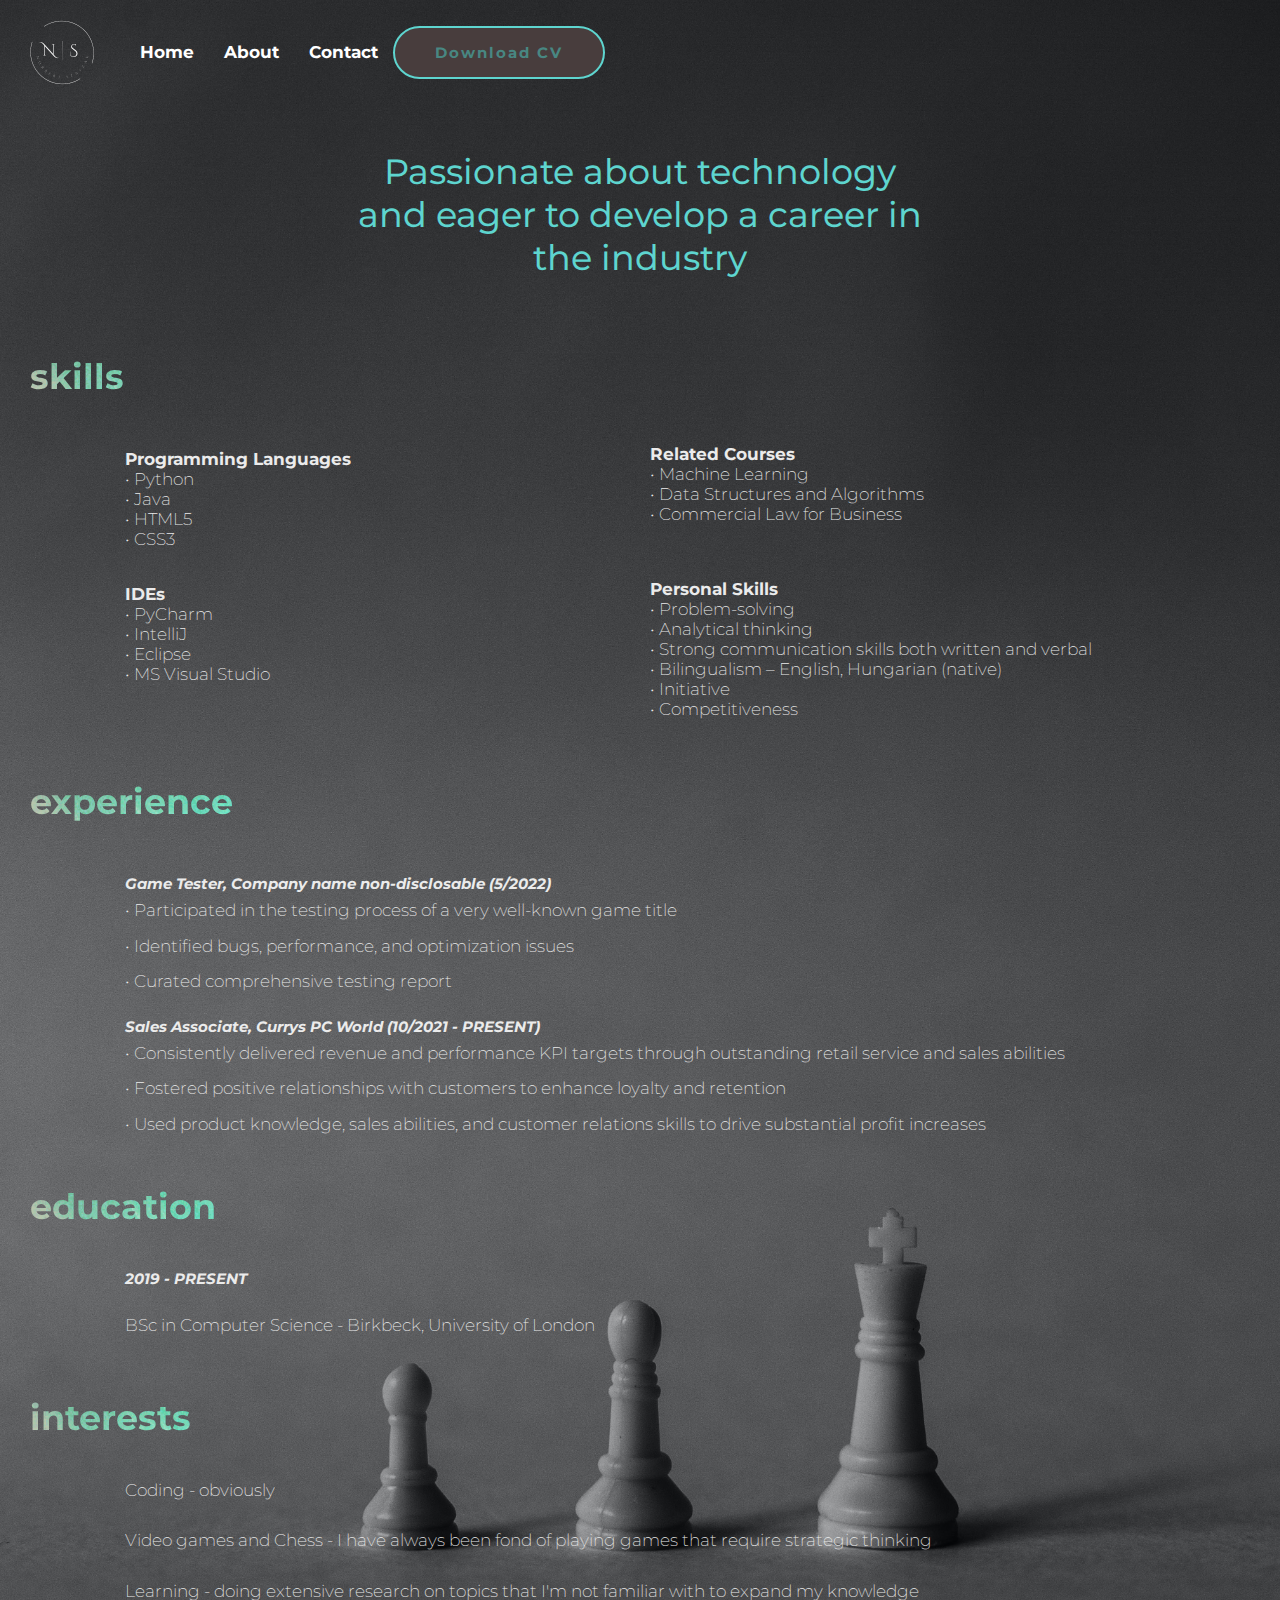
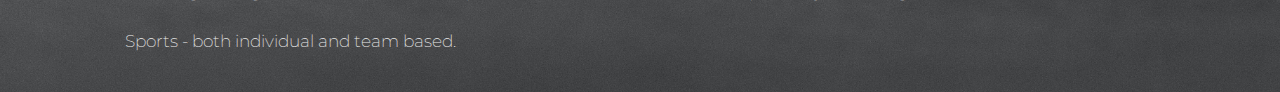
==== about.html @ 2b1104d8 "added new files" ====
<!DOCTYPE html>
<html>
	<head>
		<meta name="viewport" content="width=device-width, initial-scale=1">
		<title>About</title>
		<link rel="stylesheet" href="styles.css">
	</head>
	<body>
		<body id="page2">
	<div class="wrapper">
        <nav>
			<ul class="nav">
				<img src="logogood.png" class="logo">
				<li><a href="index.html">Home</a></li>
				<li><a href="about.html">About</a></li>
				<li><a href="contact.html">Contact</a></li>
				<a href="https://drive.google.com/file/d/1mhHfYUWKs5F6cIbW2W2apO6J0x5wXPAV/view?usp=sharing" target="_blank" class="btn">Download CV</a>
			</ul>
        </nav>
		<div class="wallpaper">
	    <div class="content">
			<div class="about">
            	
            		<p>
					Passionate about technology and eager to develop a career in the industry </p>
			</div>
			<div class="skills">
					<h2>skills</h2>
				<div class="languages">
					<h4>Programming Languages</h4>
						<p>• Python</p>
						<p>• Java</p>
						<p>• HTML5</p>
						<p>• CSS3</p>
				</div>
				<div class="ides">
					<h4>IDEs</h4>
						<p>• PyCharm</p>
						<p>• IntelliJ</p>
						<p>• Eclipse</p>
						<p>• MS Visual Studio</p>
				</div>
				<div class="courses">
					<h4>Related Courses</h4>
						<p>• Machine Learning</p>
						<p>• Data Structures and Algorithms</p>
						<p>• Commercial Law for Business</p>
				</div>
				<div class="personal">
					<h4>Personal Skills</h4>
					<p>• Problem-solving</p>
					<p>• Analytical thinking</p>
					<p>• Strong communication skills both
					written and verbal</p>
					<p>• Bilingualism – English, Hungarian (native)</p>
					<p>• Initiative</p>
 					<p>• Competitiveness</p>
				</div>	
						
					</div>
					<div class="experience">
						<h2>experience</h2>
							<h3>
							Game Tester, Company name non-disclosable (5/2022)
							</h3>
						
							<p>• Participated in the testing process of a very well-known game title</p>
							<p>• Identified bugs, performance, and optimization issues</p>
							<p>• Curated comprehensive testing report</p>
		
							<h3>
							Sales Associate, Currys PC World (10/2021 - PRESENT)
							</h3>
							<p>
							• Consistently delivered revenue and performance KPI targets through outstanding retail
							service and sales abilities
							</p>
							<p>
							• Fostered positive relationships with customers to enhance loyalty and retention
							</p>
							<p>
							• Used product knowledge, sales abilities, and customer relations skills to drive substantial
							profit increases
							</p>
					</div>
			<div class="education">
				<h2>education</h2>
					<h3>2019 - PRESENT</h3>
						<p>BSc in Computer Science - Birkbeck, University of London</p>
				</div>	
			
				<div class="interests">
				<h2>interests</h2>
				<p>Coding - obviously</p>
				<p>Video games and Chess - I have always been fond of playing games that require strategic thinking</p>
				<p>Learning - doing extensive research on topics that I'm not familiar with to expand my knowledge</p>
				<p>Sports - both individual and team based.</p>
				</div>
		</div>	
        </div>
	</div>	
</div>
		</body id="page2">
	</body>
</html>
---- styles.css ----
@import url('https://fonts.googleapis.com/css2?family=Montserrat:wght@100&display=swap');

* {
    margin: 0;
    padding: 0;
    box-sizing: border-box;
    font-family: 'Montserrat', sans-serif;

}
a {
    text-decoration: none;
}
.wrapper {
    margin: 0;
	width: 100%;
    height: 100vh;
}
.nav {

    padding: 25px 100px;
    align-items: center;
	display: flex;
    color: #757575;
    position:absolute; 
    top: 3%; 
    left: -100px; 
    z-index: 9999; 
    width: 100%; 
    height: 50px;
    float: left;
}

nav ul li {
    font-size: 17px;
    display: inline-block;
    list-style: none;
    padding: 5px 15px;

    margin-bottom: 0;
}
nav ul li a:hover { 
   color: rgb(175, 108, 108);
} 
nav ul li a:after{
    content: "";
    position: absolute;
    left: 0;
    width: 0;
    height: 5px;
    transition: .5s;
    
}
nav ul li a:hover:after{
    width: 100%;
}

nav ul li a {
    color: rgb(255, 255, 255); 
    position: relative;

    padding: 7px 0;
}

.logo {
    max-height: 125px;
    display: flex;
    
}
body {
    height: 125vh;
	font-size: 21px;
/*	background-image: url('dark.jpg'); */
	font-weight: bolder;
	background-repeat: no-repeat;
    background-attachment: fixed;
    background-size: cover;

    margin-top: 100px;
    margin-bottom: 100px;

    overflow:hidden;
}

.title {
    
    font-family: "Montserrat";
    text-align: center;
    color: #FFF;
    display: flex;
    flex-direction: column;
    align-items: center;
    justify-content: center;
    height: 100vh;
    letter-spacing: 1px;
    line-height:2
}
  
h1 {
    
    background-image: url(white.gif);
    font-weight: bold;
    background-size: cover;
    color: transparent;
    -moz-background-clip: text;
    -webkit-background-clip: text;
    position: relative;
    top: -250px;
    font-size: 65px;
    margin: 7px 0;
}
  

.white-mode {
    text-decoration: none;
    padding: 7px 10px;
    background-color: #122;
    border-radius: 7px;
    color: #FFF;
    transition: .30s ease-in-out;
    position: absolute;
    left: 10px;
    bottom: 10px;
    font-family: "Montserrat";
}
  
.white-mode:hover {
    background-color: #FFF;
    color: #122;
}

/*-----------------------------------*/
.student {
    
    text-align: center;
    color: rgb(205, 181, 181);
    position: relative;
    top: -500px;
    font-size: 17px;
    margin: 7px 0;   
}

.content h2{
    
    
    color: #FFF;
    font-size: 35px;
    font-weight: 300;
    font-weight: bold;
    line-height: 35px;
    text-transform: inherit;
    width: 50%;
    padding: 30px;
    margin-bottom: 25px;

    background-image: url(blue.gif);
    background-size: cover;
    color: transparent;
    -moz-background-clip: text;
    -webkit-background-clip: text;    
}
.about p {
    
    font-size: 35px;
    font-weight: 450;
    line-height: normal;
    color: #5ed5cf;
    padding-left: 350px;
    padding-right: 350px;
    margin-top: 150px;
    margin-bottom: 50px;
    text-align: center;
}



.languages {
    
    font-size: 17px;
    font-weight: 200;
    line-height: normal;
    color: #ebebeb;
    padding-left: 125px;
    margin-right: 5px;
    margin-top: 10px;
    margin-bottom: 35px;    
}


.ides {

    font-size: 17px;
    font-weight: 200;
    line-height: normal;
    color: #ebebeb;
    padding-left: 125px;
    padding-right: 650px;
    margin-top: 15px;
    margin-bottom: 35px;   
}

.courses {
    font-size: 17px;
    font-weight: 200;
    line-height: normal;
    color: #ebebeb;
    padding-left: 650px;
    margin-top: -275px;
    margin-bottom: 75px;   
}
.personal {
    font-size: 17px;
    font-weight: 200;
    line-height: normal;
    color: #ebebeb;
    
    margin-top: -20px;
    padding-left: 650px;
    margin-bottom: 35px
}


.education h3{
    font-size: 15px;
    font-style: italic;
    font-weight:bold;
    line-height: 3%;
    color: #ebebeb;
    padding-left: 125px;
    margin-bottom: 35px;
}

.education p{
    font-size: 17px;
    font-weight: 200;
    line-height: normal;
    color: #ebebeb;
    padding-left: 125px;
    padding-right: 30px;
    margin-bottom: 35px;
}
.experience h3{
    font-size: 15px;
    font-style: italic;
    font-weight: bold;
    line-height: normal;
    color: #ebebeb;
    padding-left: 125px;
    margin-bottom: 17px;
    margin-top: 15px;
}

.experience p {
    font-size: 17px;
    font-weight: 200;
    line-height:3%;
    color: #ebebeb;
    padding-left: 125px;
    margin-right: 5px;
    margin-top: 10px;
    margin-bottom: 35px;
}

.interests p{
    font-size: 17px;
    font-weight: 200;
    line-height: 3%;
    color: #ebebeb;
    padding-left: 125px;
    padding-right: 30px;
    padding-bottom: 50px;
}

.contact h2{
    color: #FFF;
    font-size: 40px;
    font-weight: bold;
  
    line-height: 35px;
    text-transform: inherit;
   
    padding: 35px;  
    margin-top: 110px;
    background-image: url(blue.gif);
    background-size: cover;
    color: transparent;
    -moz-background-clip: text;
    -webkit-background-clip: text;
    text-align: center;
}

.contact p{
    font-size: 20px;
    font-weight: 400;
    line-height: normal;
    color: #ebebeb;
    padding-left: 400px; 
    margin: 50px;
}

.btn{
    color: #65cec9;
    font-size: 15px;
    letter-spacing: 2px;
    padding: 15px 40px;
    border-radius: 450px;
    display: inline-block;
    font-weight: 500;
    transition: all .3s ease-in-out;
    background-size: 152% 100%;
    background: #483d3d;
    border: 2px solid #5ed5cf;
    color: #488782;
    font-weight: bold;
}

.btn:hover{
    background: transparent;
    border-color: #5ed5cf;
    color: #14171a;
    background-color: #bcb7b7;
    font-weight: bold;
}

/*BACKGROUNDS*/
body#page3 {
    background-image: url(contact.jpg);
}

body#page2 {
    background-image: url("chess.jpg");
    overflow:visible;
}

body#page1 {background-image: url(try.gif);
    width: 100%;
    height: 50%;
    background-position: center;
    background-size: cover;  
}
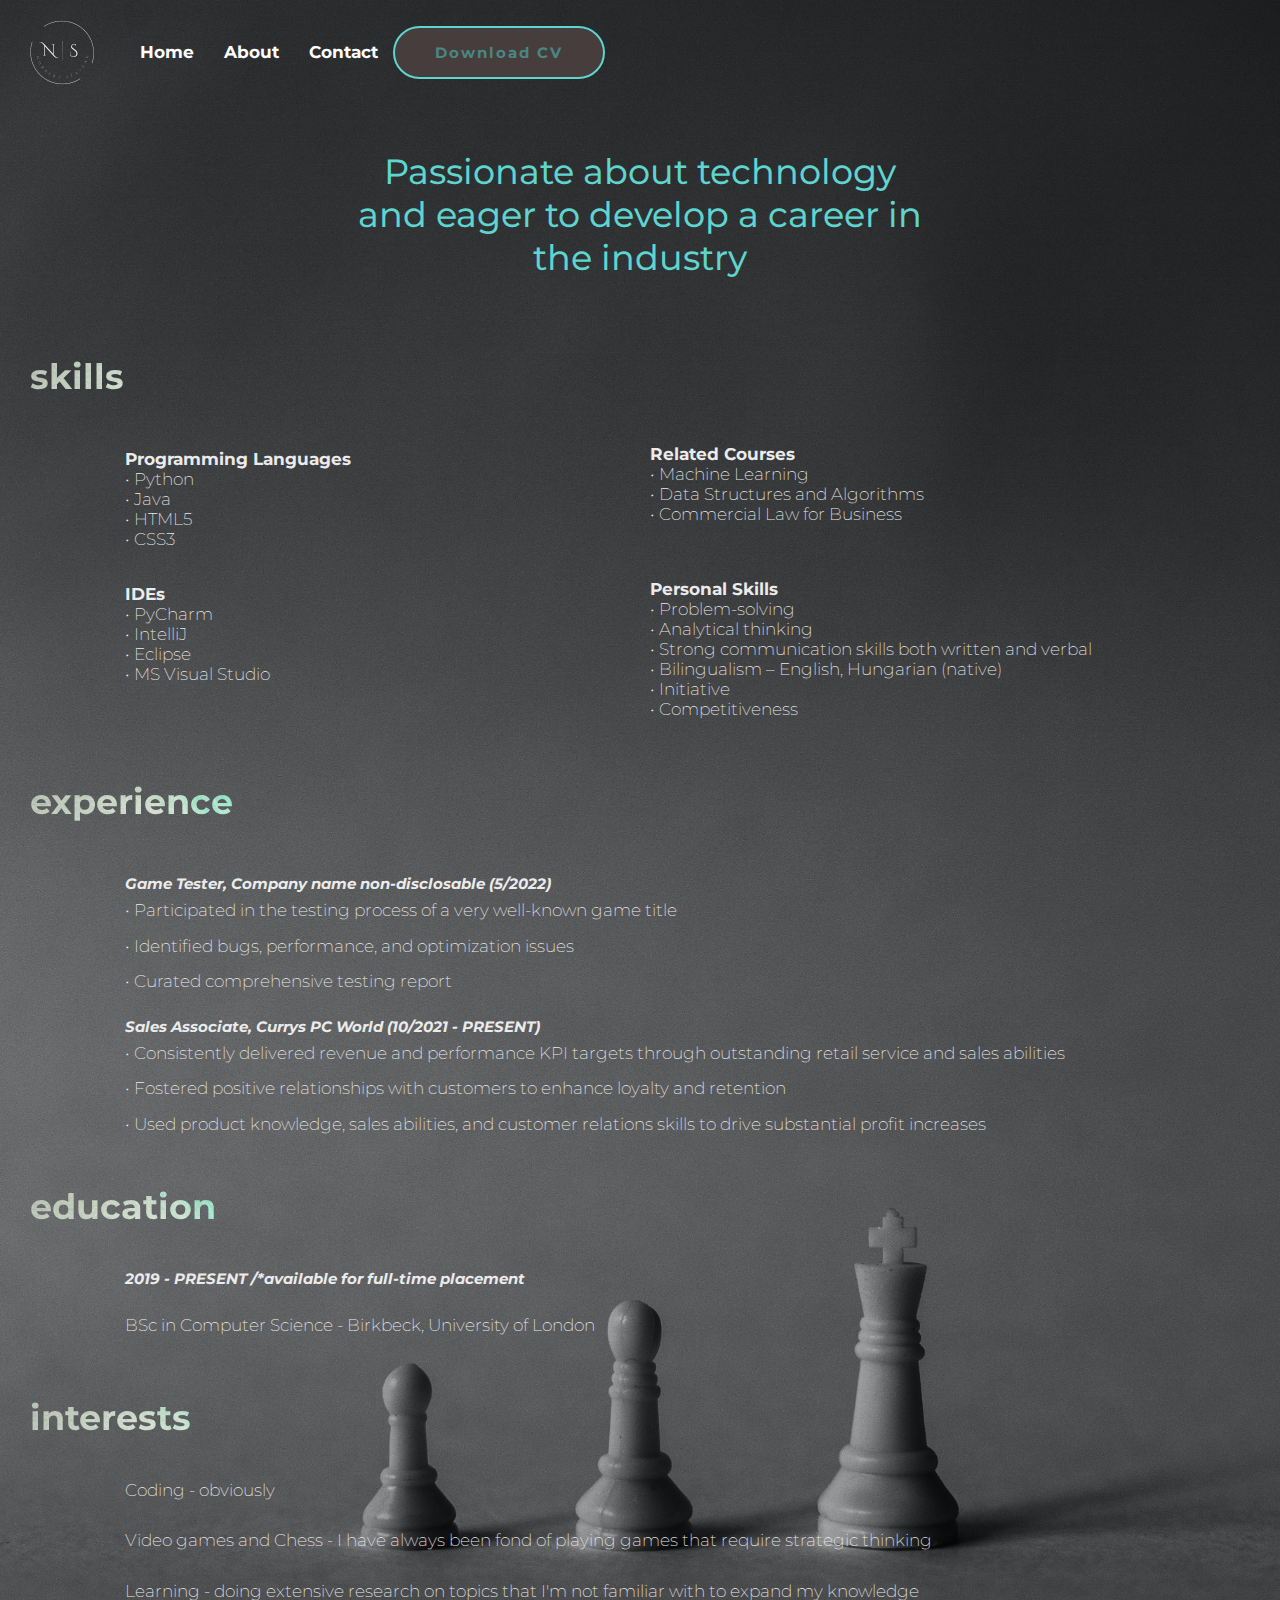
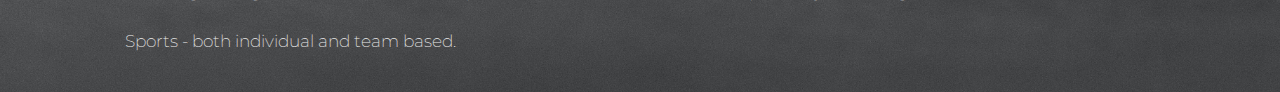
==== commit b07aeb73: "Update about.html" ====
--- a/about.html
+++ b/about.html
@@ -85,7 +85,7 @@
 					</div>
 			<div class="education">
 				<h2>education</h2>
-					<h3>2019 - PRESENT</h3>
+					<h3>2019 - PRESENT /*available for full-time placement</h3>
 						<p>BSc in Computer Science - Birkbeck, University of London</p>
 				</div>	
 			
@@ -102,4 +102,4 @@
 </div>
 		</body id="page2">
 	</body>
-</html>+</html>
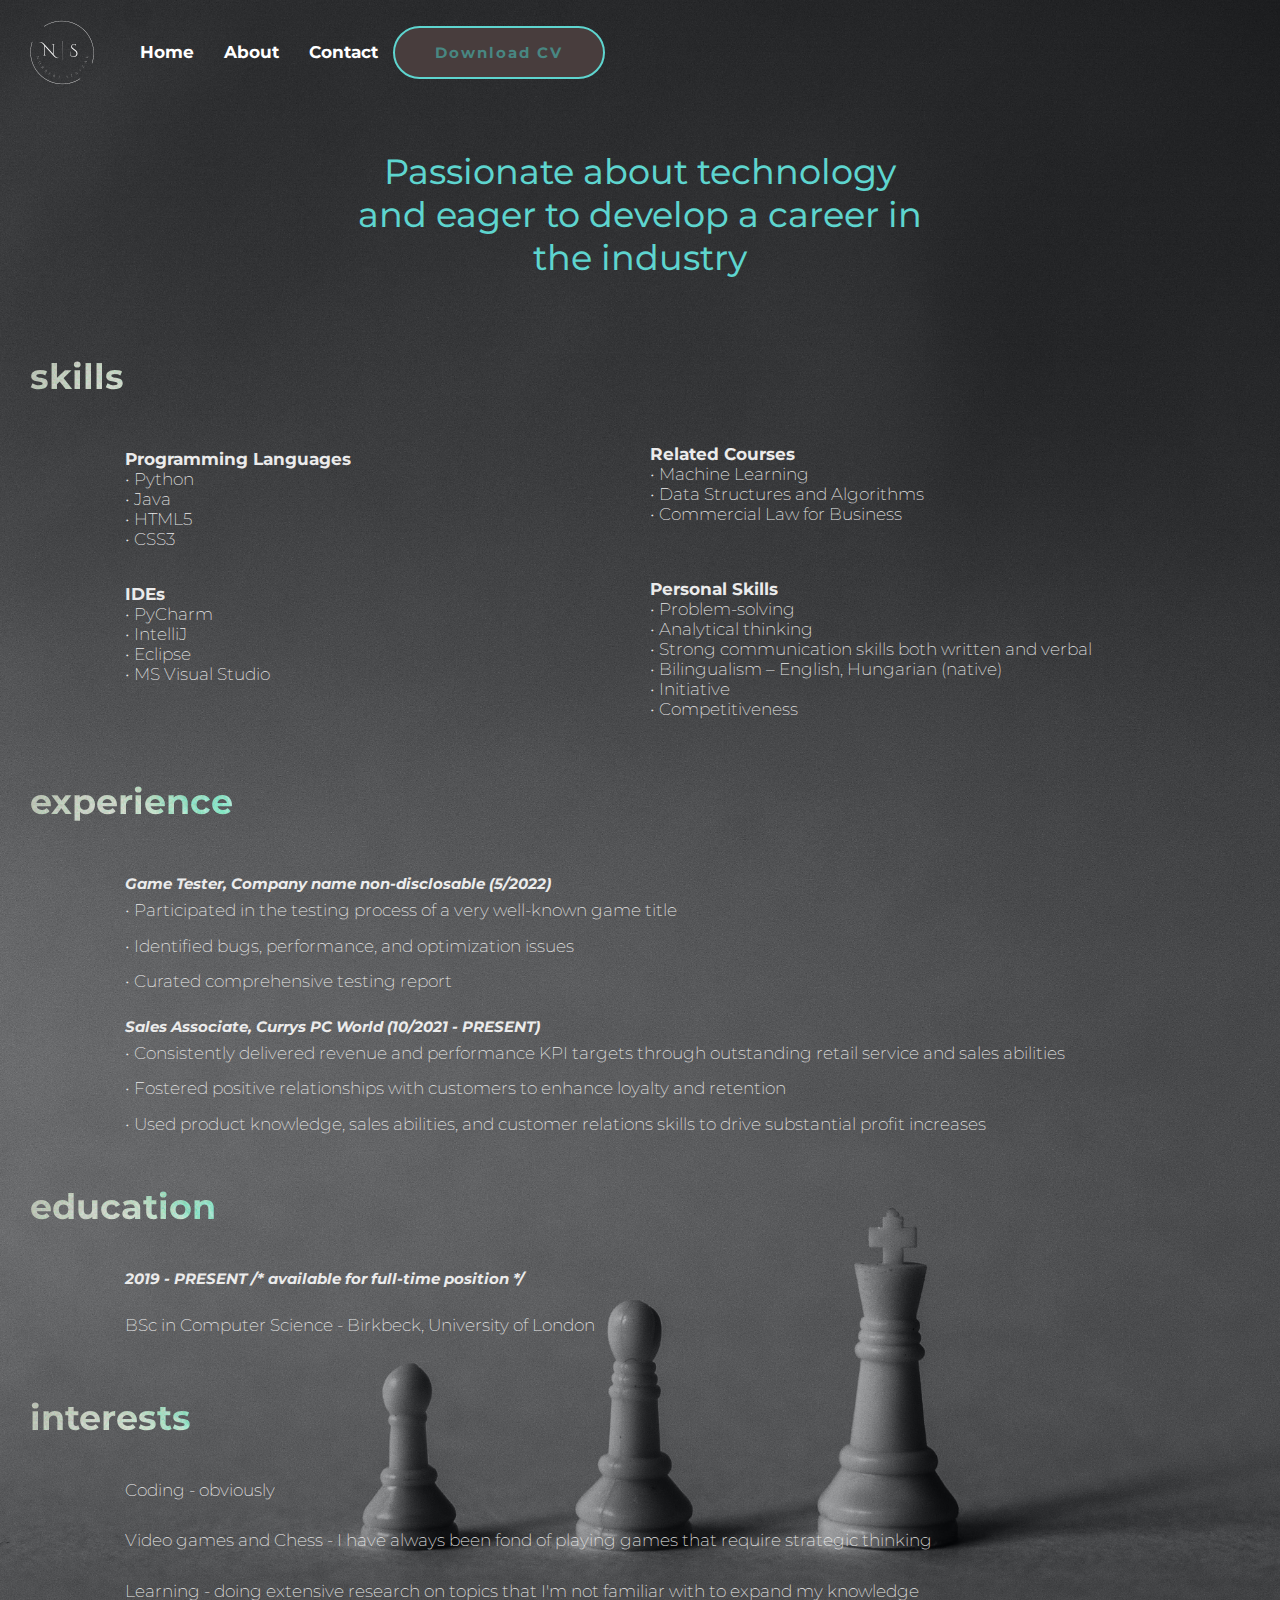
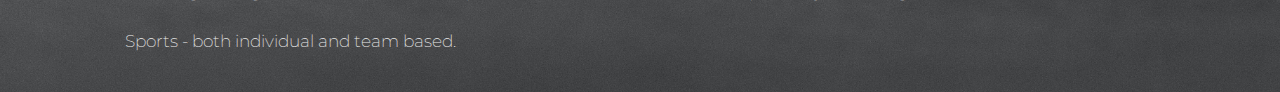
==== commit 540178b4: "Update about.html" ====
--- a/about.html
+++ b/about.html
@@ -85,7 +85,7 @@
 					</div>
 			<div class="education">
 				<h2>education</h2>
-					<h3>2019 - PRESENT /*available for full-time placement</h3>
+					<h3>2019 - PRESENT /* available for full-time position */</h3>
 						<p>BSc in Computer Science - Birkbeck, University of London</p>
 				</div>	
 			
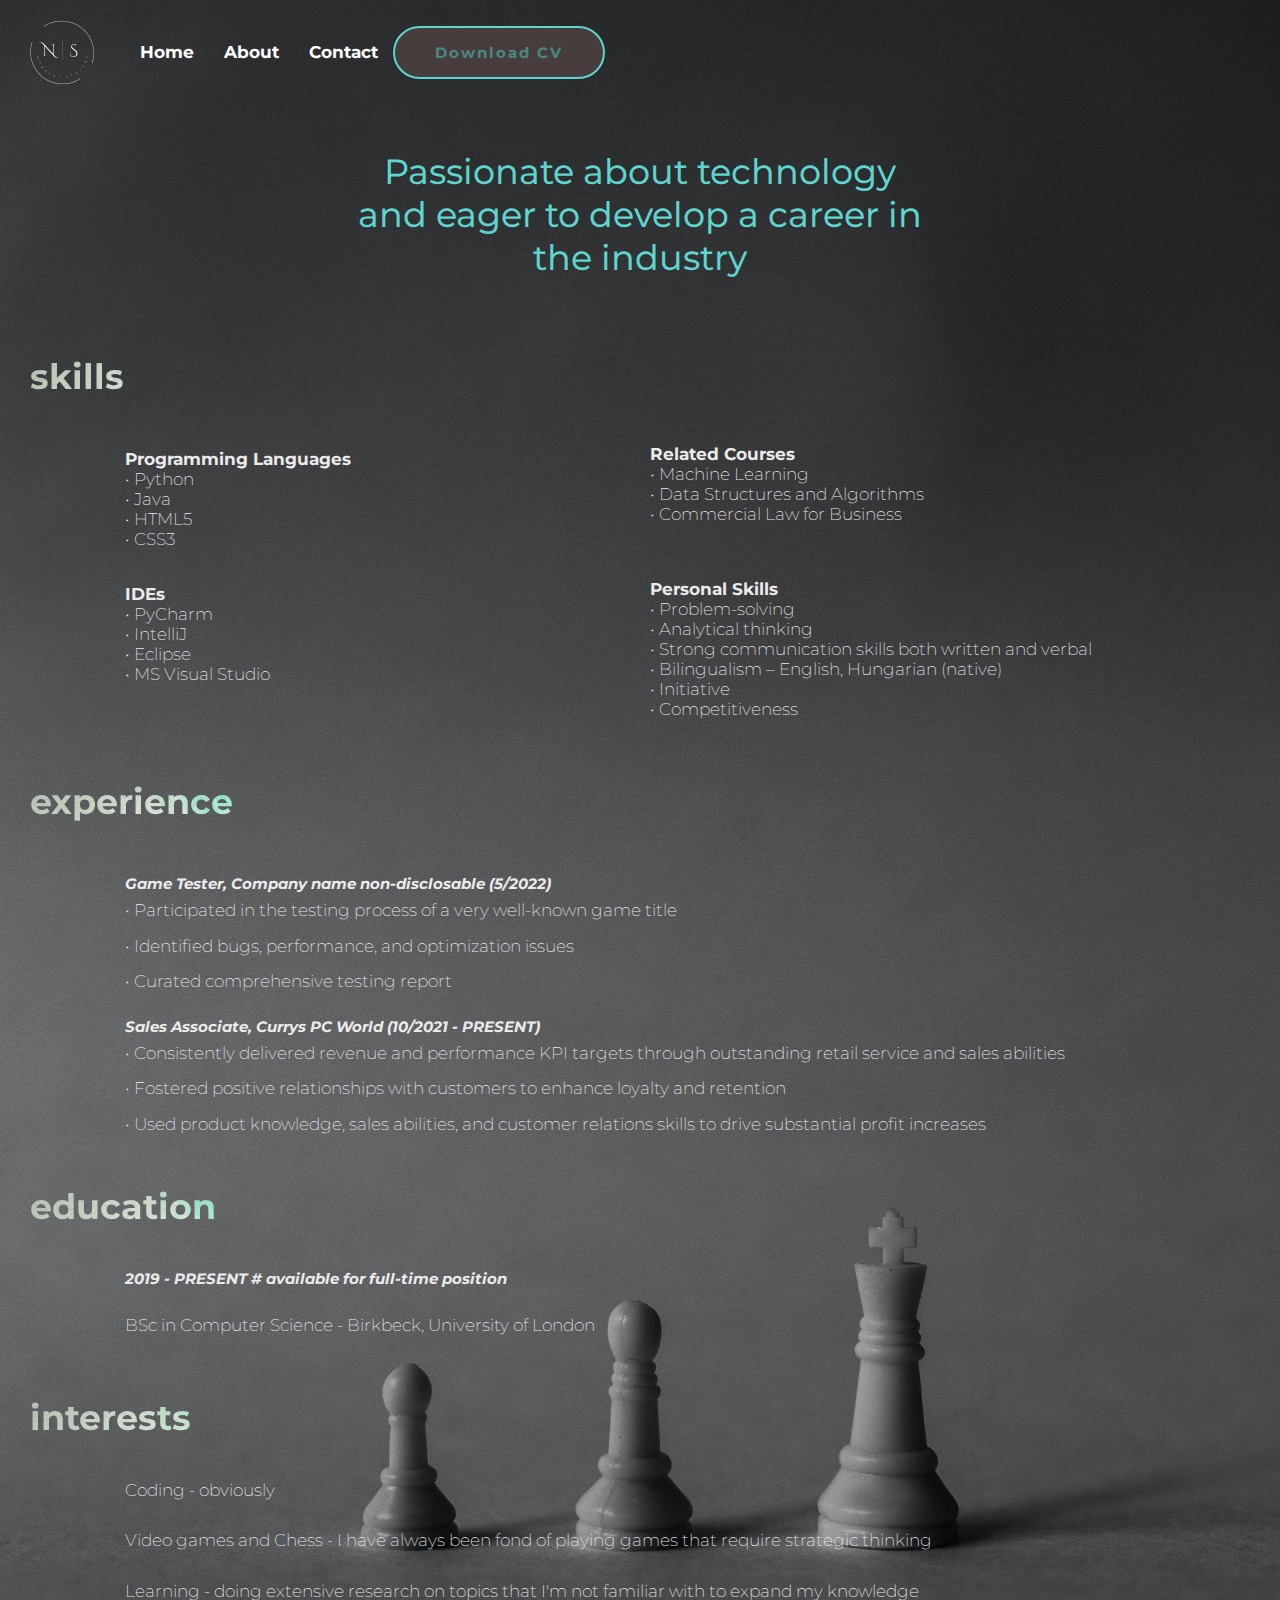
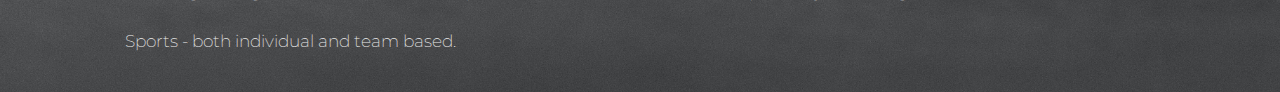
==== commit ee0dba82: "Update about.html" ====
--- a/about.html
+++ b/about.html
@@ -85,7 +85,7 @@
 					</div>
 			<div class="education">
 				<h2>education</h2>
-					<h3>2019 - PRESENT /* available for full-time position */</h3>
+					<h3>2019 - PRESENT # available for full-time position </h3>
 						<p>BSc in Computer Science - Birkbeck, University of London</p>
 				</div>	
 			
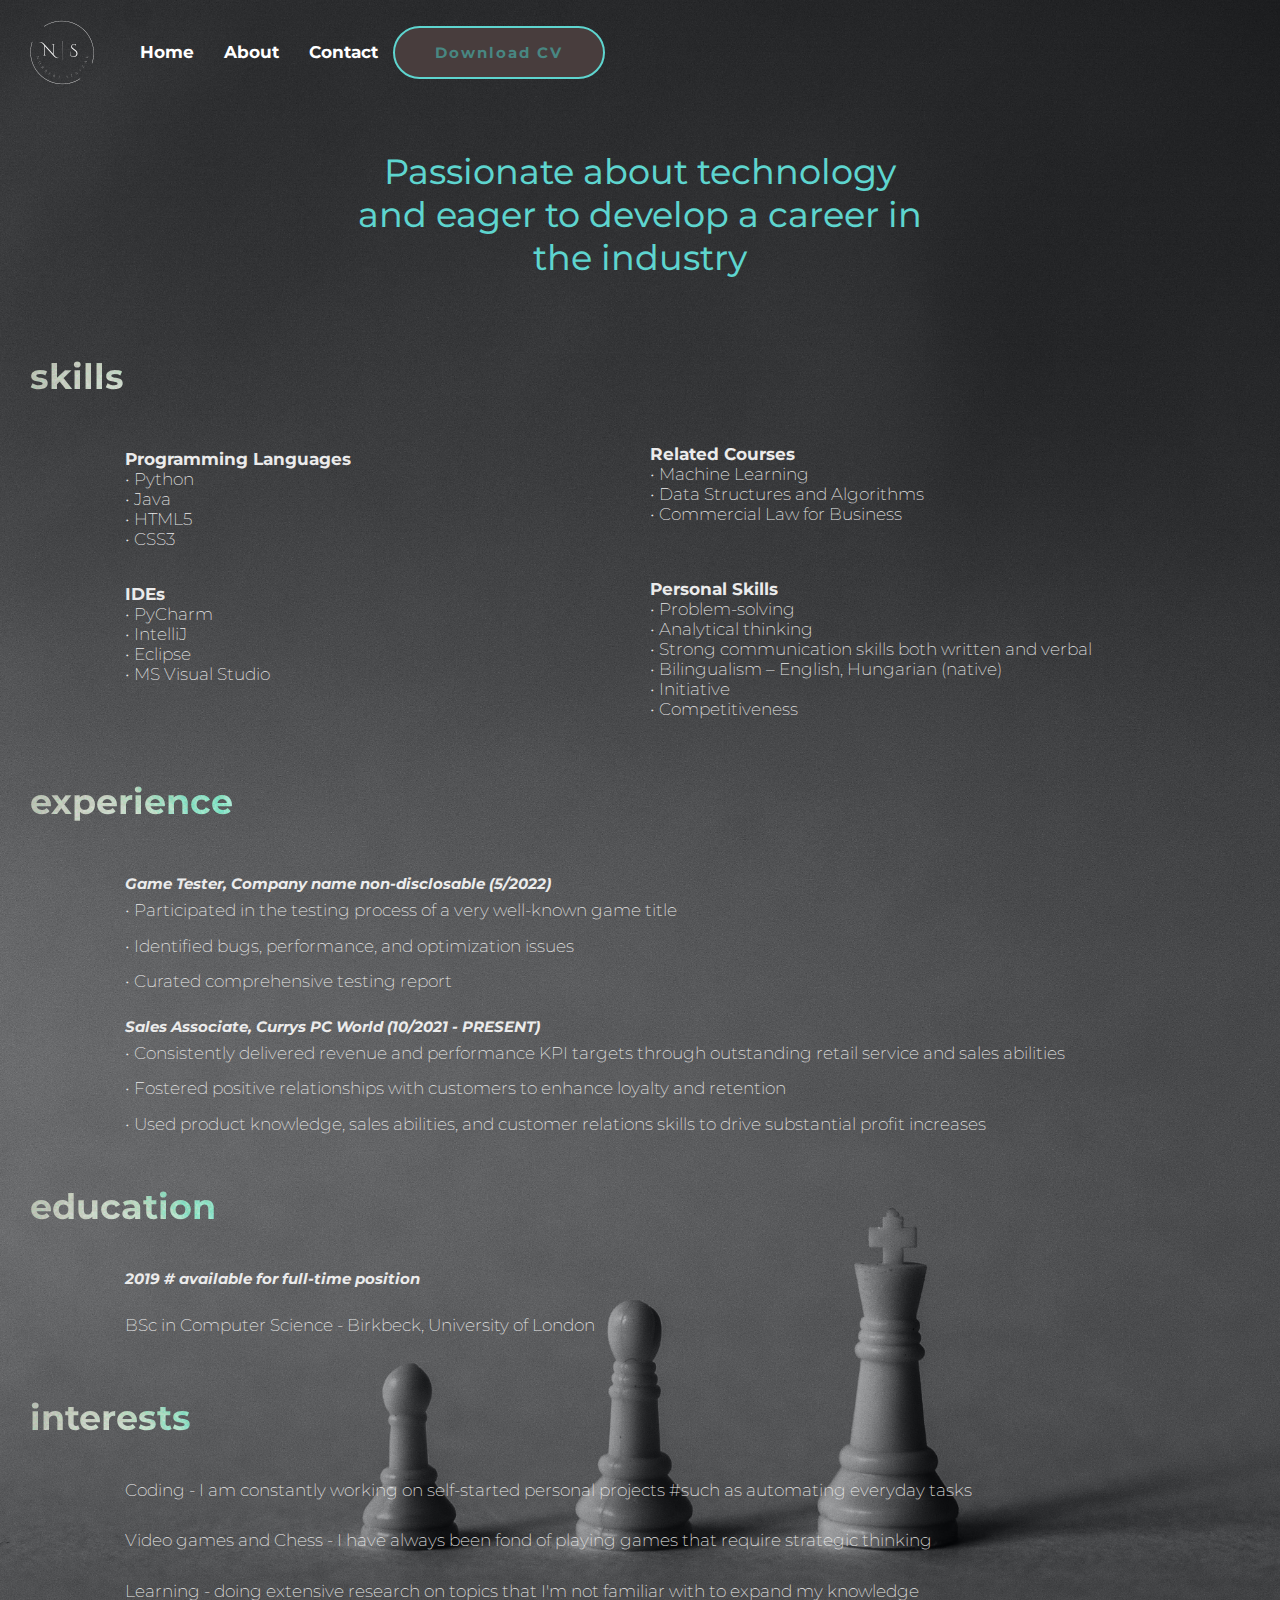
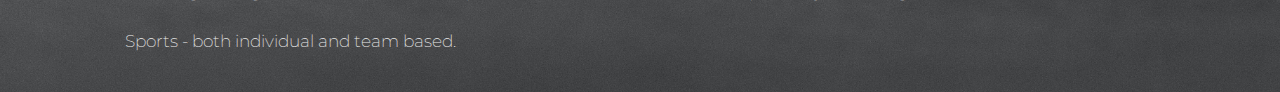
==== commit 4241199a: "Update about.html" ====
--- a/about.html
+++ b/about.html
@@ -85,13 +85,13 @@
 					</div>
 			<div class="education">
 				<h2>education</h2>
-					<h3>2019 - PRESENT # available for full-time position </h3>
+					<h3>2019 # available for full-time position </h3>
 						<p>BSc in Computer Science - Birkbeck, University of London</p>
 				</div>	
 			
 				<div class="interests">
 				<h2>interests</h2>
-				<p>Coding - obviously</p>
+				<p>Coding - I am constantly working on self-started personal projects #such as automating everyday tasks</p>
 				<p>Video games and Chess - I have always been fond of playing games that require strategic thinking</p>
 				<p>Learning - doing extensive research on topics that I'm not familiar with to expand my knowledge</p>
 				<p>Sports - both individual and team based.</p>
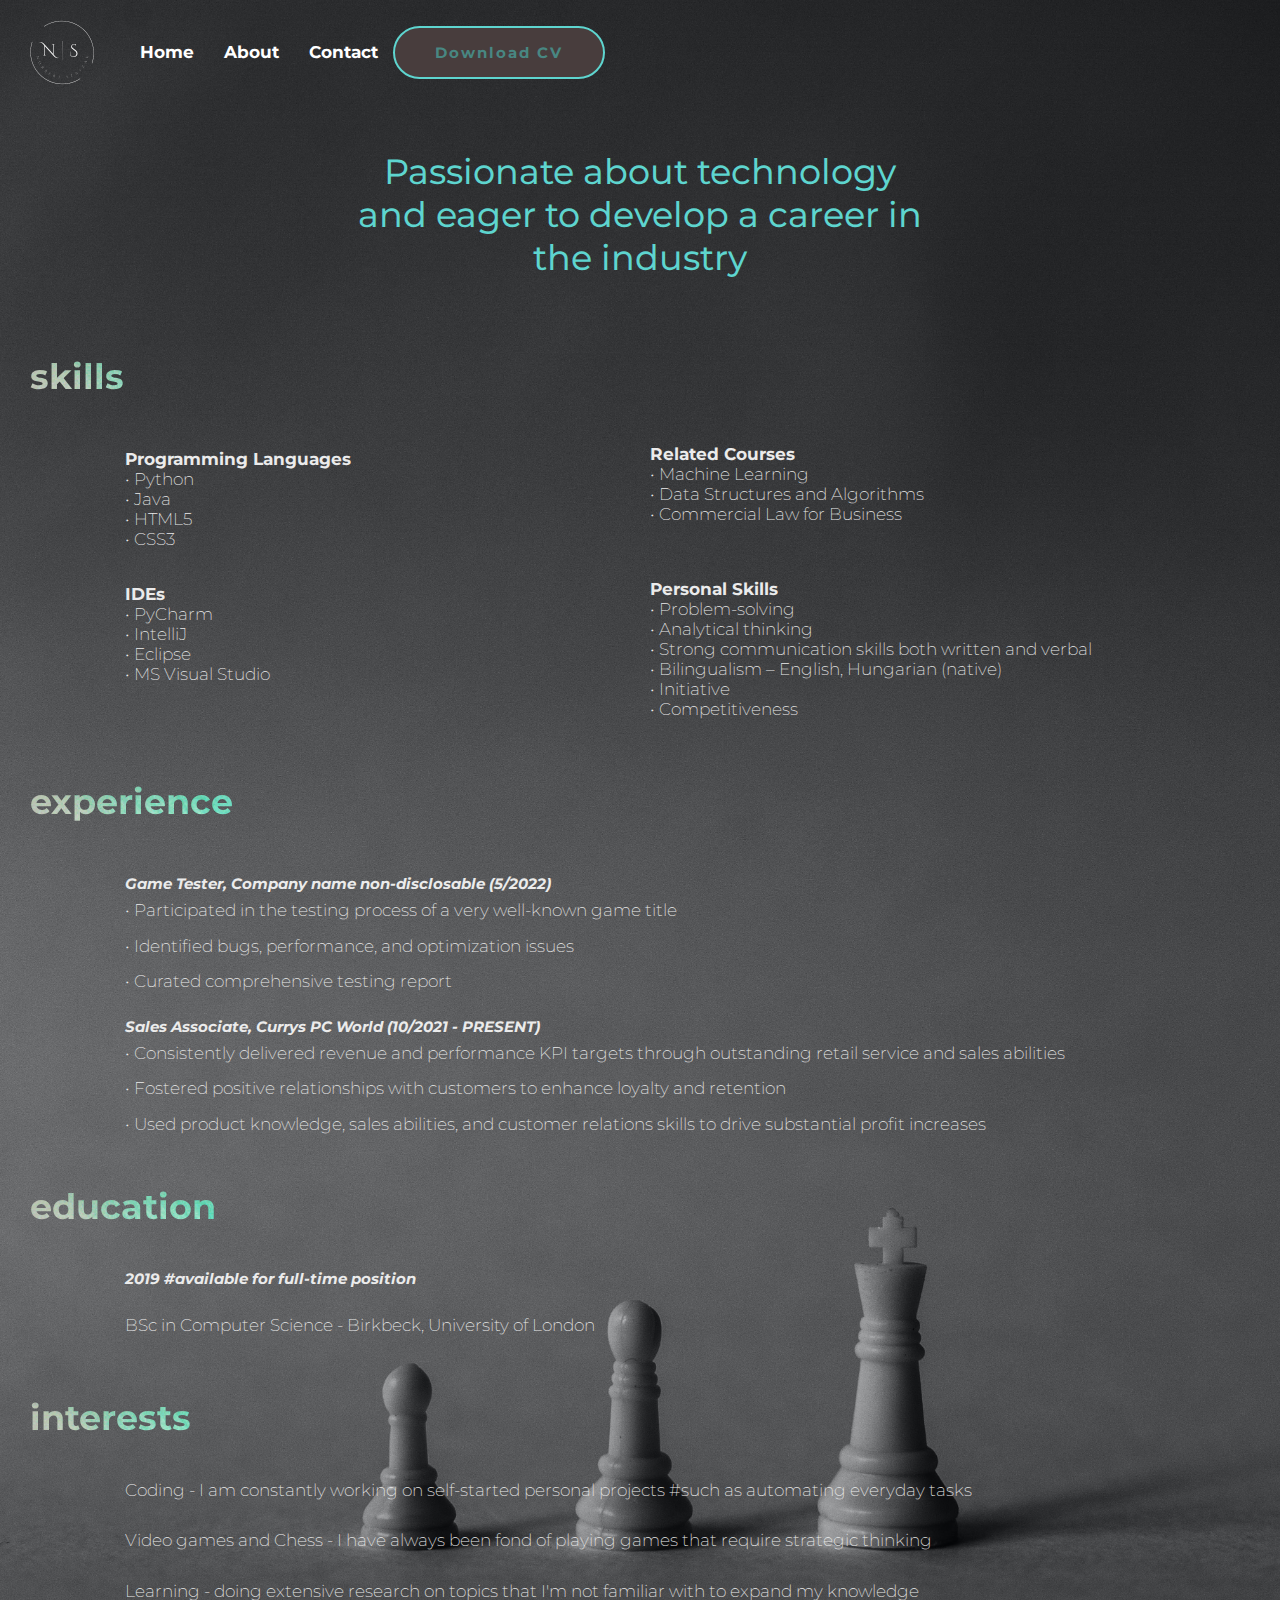
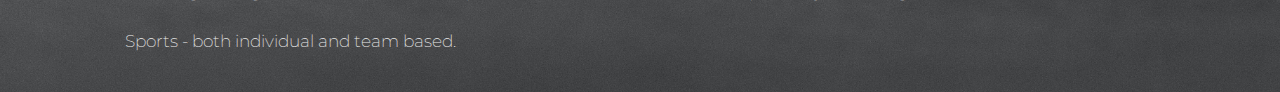
==== commit 1d4219d9: "Update about.html" ====
--- a/about.html
+++ b/about.html
@@ -85,7 +85,7 @@
 					</div>
 			<div class="education">
 				<h2>education</h2>
-					<h3>2019 # available for full-time position </h3>
+					<h3>2019 #available for full-time position </h3>
 						<p>BSc in Computer Science - Birkbeck, University of London</p>
 				</div>	
 			
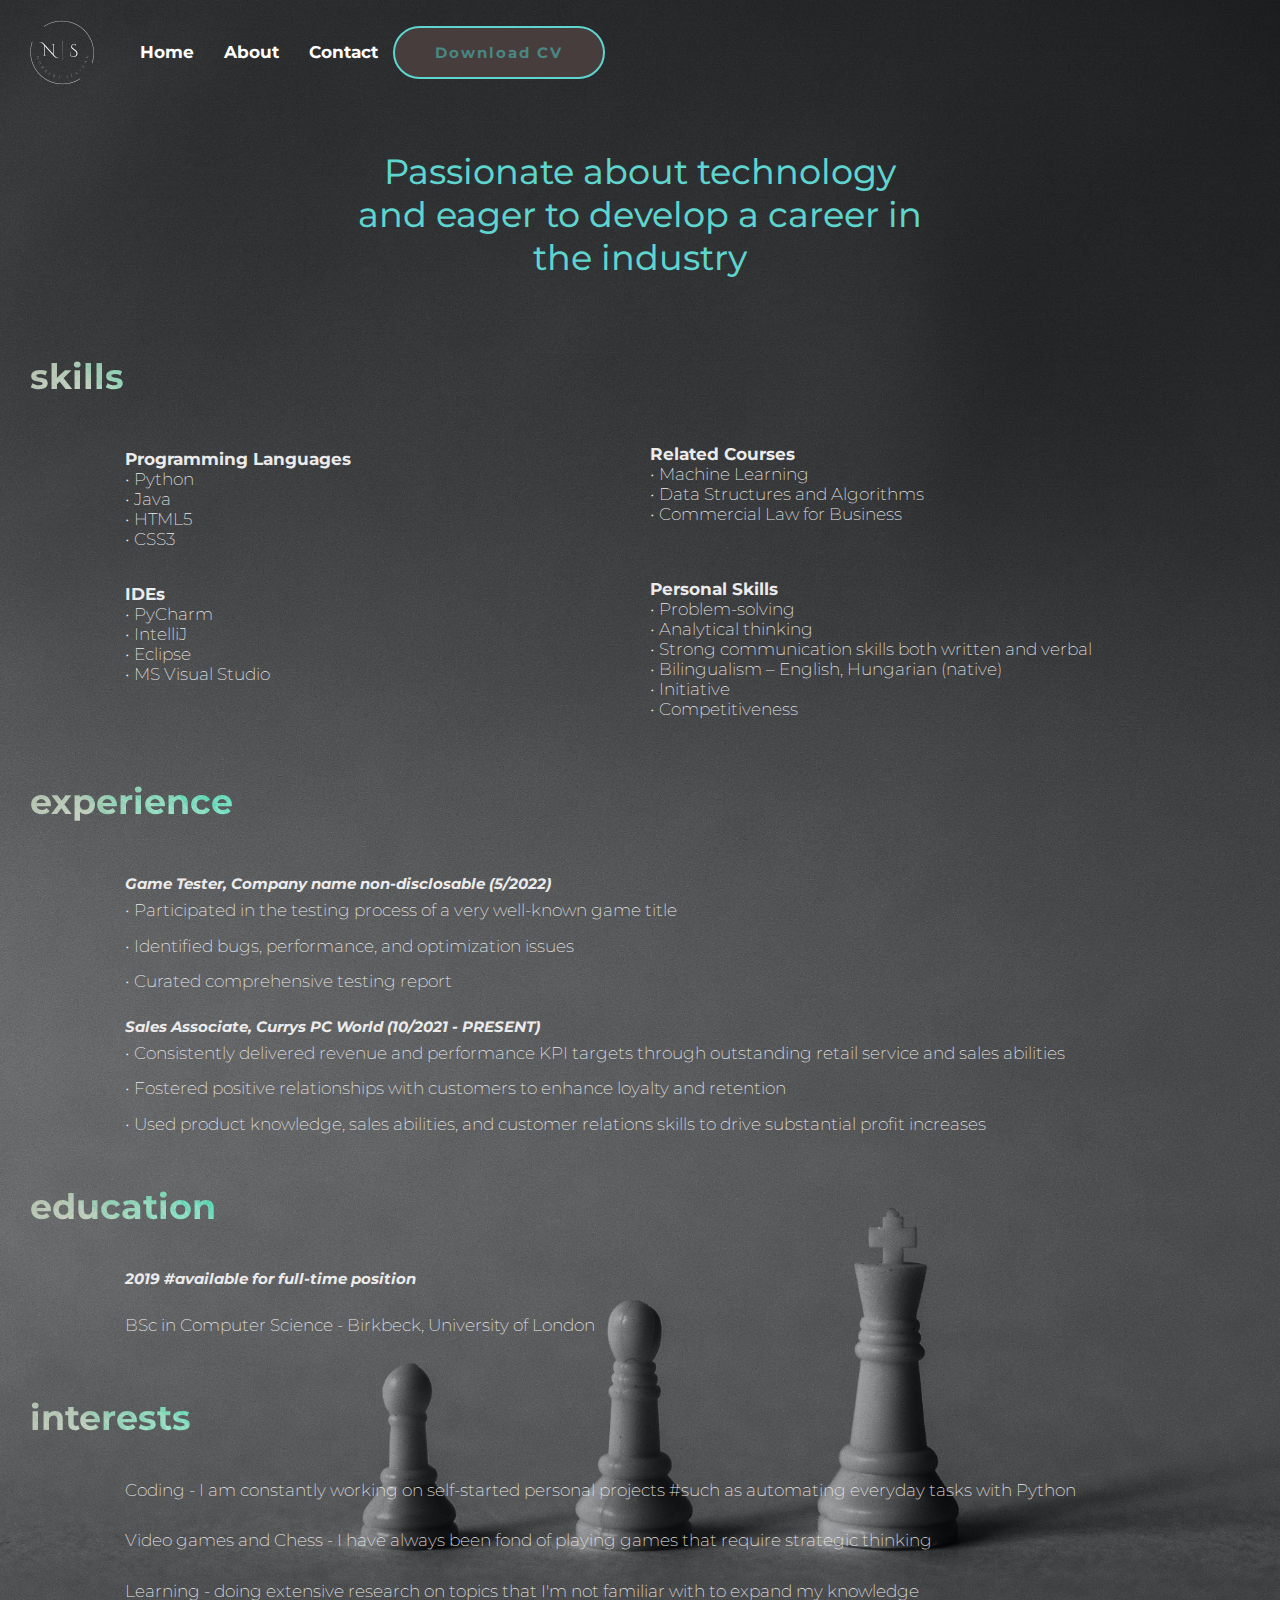
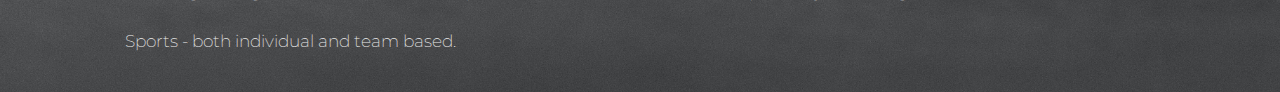
==== commit 1409c116: "Update about.html" ====
--- a/about.html
+++ b/about.html
@@ -91,7 +91,7 @@
 			
 				<div class="interests">
 				<h2>interests</h2>
-				<p>Coding - I am constantly working on self-started personal projects #such as automating everyday tasks</p>
+				<p>Coding - I am constantly working on self-started personal projects #such as automating everyday tasks with Python</p>
 				<p>Video games and Chess - I have always been fond of playing games that require strategic thinking</p>
 				<p>Learning - doing extensive research on topics that I'm not familiar with to expand my knowledge</p>
 				<p>Sports - both individual and team based.</p>
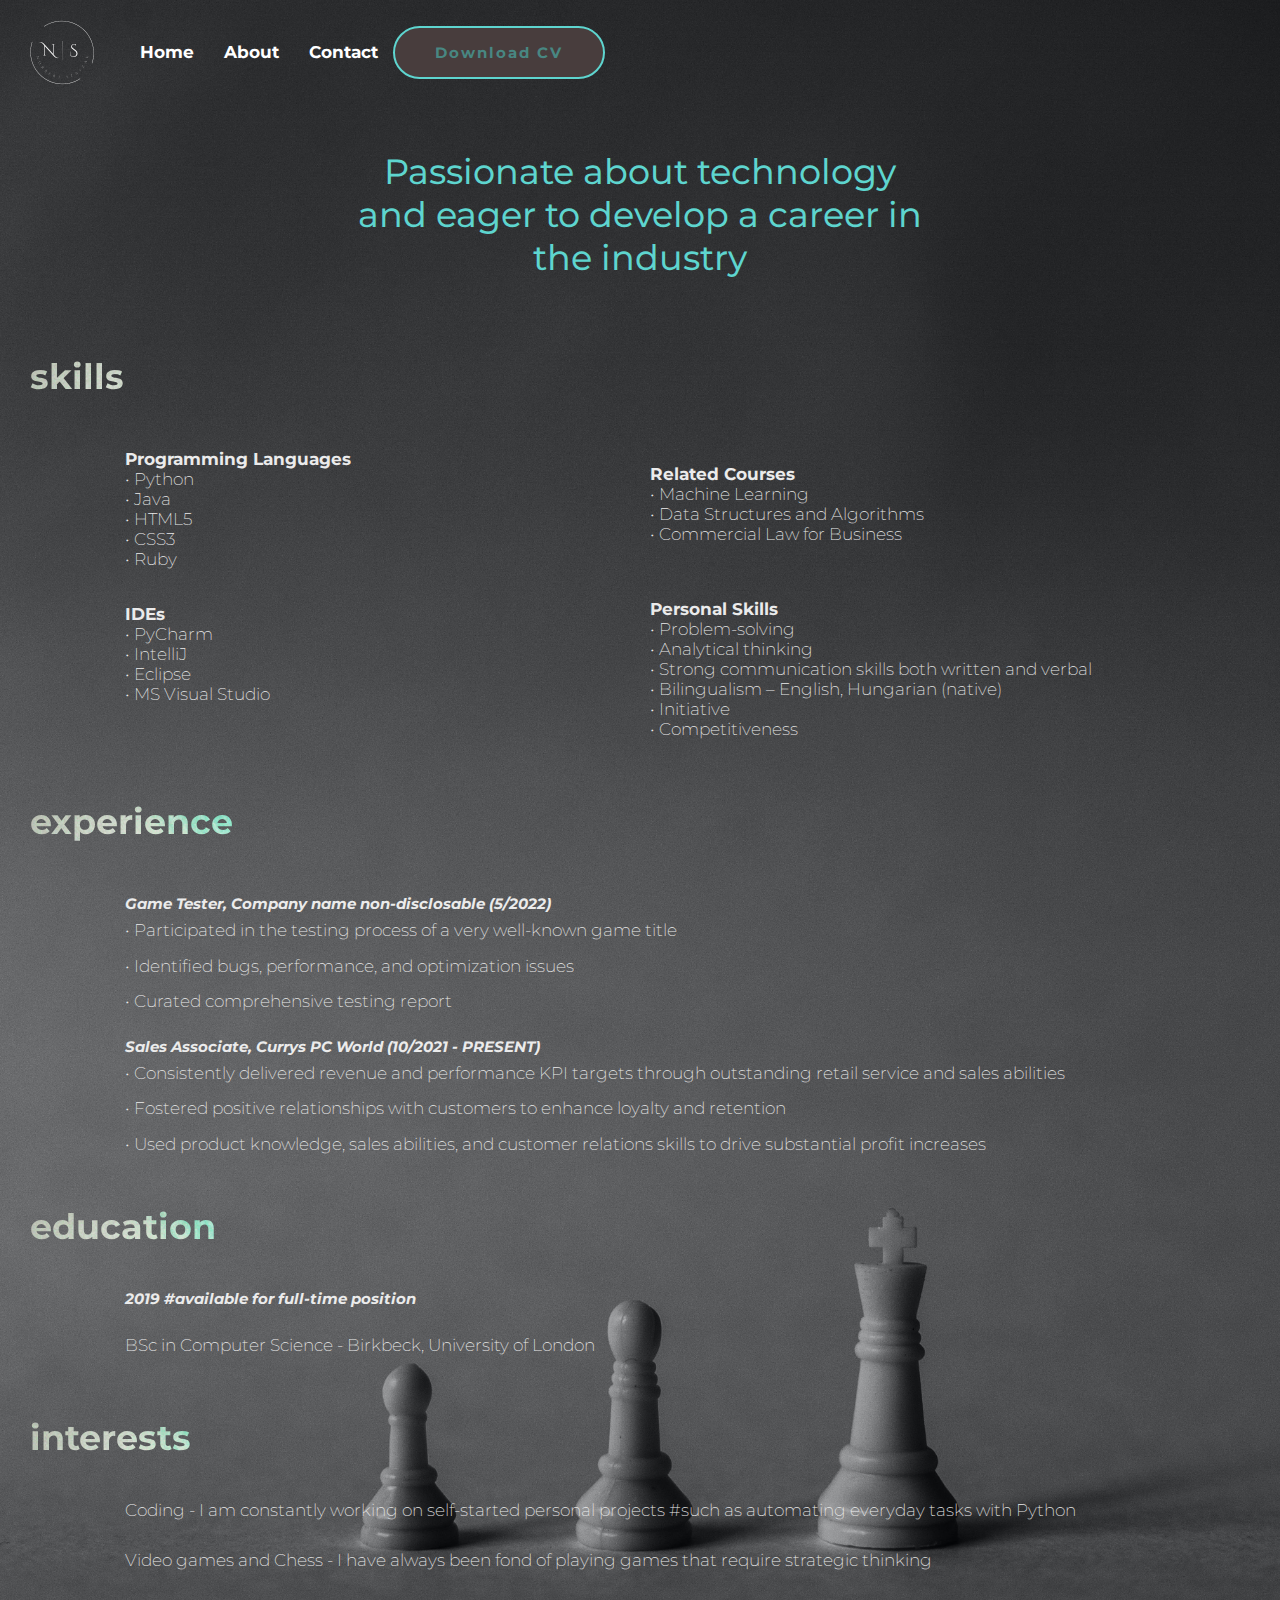
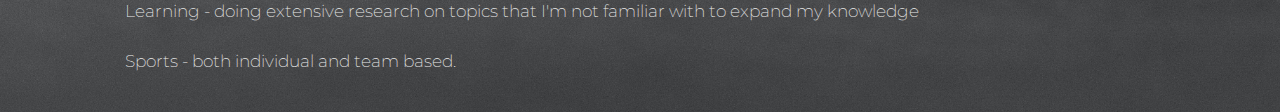
==== commit c976166d: "Update about.html" ====
--- a/about.html
+++ b/about.html
@@ -32,6 +32,7 @@
 						<p>• Java</p>
 						<p>• HTML5</p>
 						<p>• CSS3</p>
+						<p>• Ruby</p>
 				</div>
 				<div class="ides">
 					<h4>IDEs</h4>
